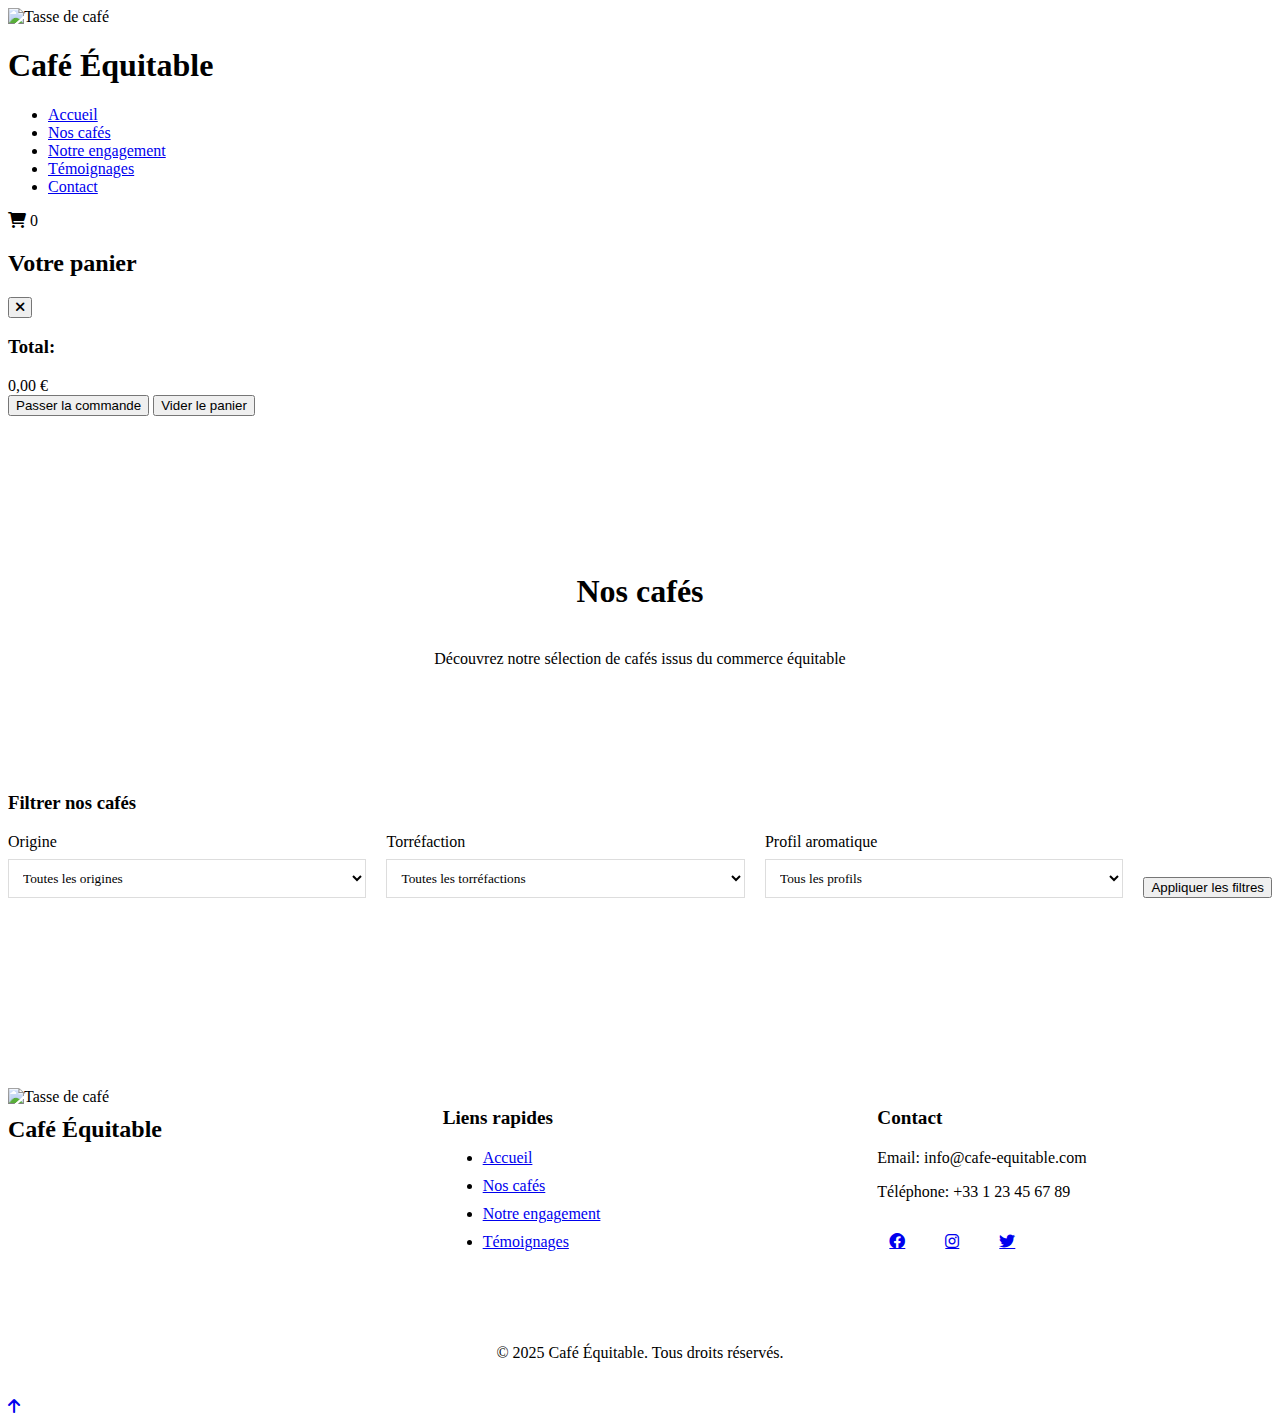
==== nos-cafes.html @ ef135936 "create page" ====
<!DOCTYPE html>
<html lang="fr">
<head>
    <meta charset="UTF-8">
    <meta name="viewport" content="width=device-width, initial-scale=1.0">
    <title>Nos Cafés - Café Équitable</title>
    <link rel="stylesheet" href="css/styles.css">
    <link rel="preconnect" href="https://fonts.googleapis.com">
    <link rel="preconnect" href="https://fonts.gstatic.com" crossorigin>
    <link href="https://fonts.googleapis.com/css2?family=Poppins:wght@300;400;500;600;700&display=swap" rel="stylesheet">
    <link rel="stylesheet" href="https://cdnjs.cloudflare.com/ajax/libs/font-awesome/6.0.0/css/all.min.css">
</head>
<body>
    <header>
        <div class="container">
            <div class="logo">
                <img src="images/logo.png" alt="Tasse de café" class="logo-img">
                <h1>Café Équitable</h1>
            </div>
            <div class="menu-toggle" id="mobile-menu">
                <span class="bar"></span>
                <span class="bar"></span>
                <span class="bar"></span>
            </div>
            <nav>
                <ul>
                    <li><a href="index.html">Accueil</a></li>
                    <li><a href="nos-cafes.html" class="active">Nos cafés</a></li>
                    <li><a href="index.html#about">Notre engagement</a></li>
                    <li><a href="index.html#testimonials">Témoignages</a></li>
                    <li><a href="index.html#contact">Contact</a></li>
                </ul>
            </nav>
            <div class="cart-icon" id="cart-icon">
                <i class="fas fa-shopping-cart"></i>
                <span class="cart-count">0</span>
            </div>
        </div>
    </header>

    <!-- Panier -->
    <div class="cart-overlay" id="cart-overlay">
        <div class="cart">
            <div class="cart-header">
                <h2>Votre panier</h2>
                <button class="close-cart" id="close-cart">
                    <i class="fas fa-times"></i>
                </button>
            </div>
            <div class="cart-items" id="cart-items">
                <!-- Les articles du panier seront ajoutés ici dynamiquement -->
            </div>
            <div class="cart-footer">
                <div class="cart-total">
                    <h3>Total:</h3>
                    <span id="cart-total-price">0,00 €</span>
                </div>
                <button class="btn" id="checkout-btn">Passer la commande</button>
                <button class="btn-secondary" id="clear-cart-btn">Vider le panier</button>
            </div>
        </div>
    </div>

    <main>
        <section class="page-header">
            <div class="container">
                <h2>Nos cafés</h2>
                <p>Découvrez notre sélection de cafés issus du commerce équitable</p>
            </div>
        </section>

        <section class="filters">
            <div class="container">
                <h3>Filtrer nos cafés</h3>
                <div class="filter-options">
                    <div class="filter-group">
                        <label for="origin">Origine</label>
                        <select id="origin" name="origin">
                            <option value="all">Toutes les origines</option>
                            <option value="ethiopie">Éthiopie</option>
                            <option value="colombie">Colombie</option>
                            <option value="perou">Pérou</option>
                            <option value="guatemala">Guatemala</option>
                            <option value="honduras">Honduras</option>
                        </select>
                    </div>
                    <div class="filter-group">
                        <label for="roast">Torréfaction</label>
                        <select id="roast" name="roast">
                            <option value="all">Toutes les torréfactions</option>
                            <option value="light">Légère</option>
                            <option value="medium">Moyenne</option>
                            <option value="dark">Foncée</option>
                        </select>
                    </div>
                    <div class="filter-group">
                        <label for="flavor">Profil aromatique</label>
                        <select id="flavor" name="flavor">
                            <option value="all">Tous les profils</option>
                            <option value="fruity">Fruité</option>
                            <option value="floral">Floral</option>
                            <option value="nutty">Noisette</option>
                            <option value="chocolate">Chocolaté</option>
                            <option value="spicy">Épicé</option>
                        </select>
                    </div>
                    <button id="apply-filters" class="btn">Appliquer les filtres</button>
                </div>
            </div>
        </section>

        <section class="products">
            <div class="container">
                <div class="products-grid" id="products-container">
                    <!-- Product cards will be added dynamically -->
                </div>
            </div>
        </section>

        <!-- Product Popup -->
        <div class="product-popup-overlay" id="product-popup-overlay">
            <div class="product-popup">
                <button class="close-popup" id="close-popup">
                    <i class="fas fa-times"></i>
                </button>
                <div id="popup-content">
                    <!-- Product details will be inserted here -->
                </div>
            </div>
        </div>
    </main>

    <footer id="contact">
        <div class="container">
            <div class="footer-content">
                <div class="footer-logo">
                    <img src="images/logo.png" alt="Tasse de café" class="logo-img">
                    <h2>Café Équitable</h2>
                </div>
                <div class="footer-links">
                    <h3>Liens rapides</h3>
                    <ul>
                        <li><a href="index.html">Accueil</a></li>
                        <li><a href="nos-cafes.html">Nos cafés</a></li>
                        <li><a href="index.html#about">Notre engagement</a></li>
                        <li><a href="index.html#testimonials">Témoignages</a></li>
                    </ul>
                </div>
                <div class="footer-contact">
                    <h3>Contact</h3>
                    <p>Email: info@cafe-equitable.com</p>
                    <p>Téléphone: +33 1 23 45 67 89</p>
                    <div class="social-media">
                        <a href="#" aria-label="Facebook"><i class="fab fa-facebook"></i></a>
                        <a href="#" aria-label="Instagram"><i class="fab fa-instagram"></i></a>
                        <a href="#" aria-label="Twitter"><i class="fab fa-twitter"></i></a>
                    </div>
                </div>
            </div>
            <div class="footer-bottom">
                <p>&copy; 2025 Café Équitable. Tous droits réservés.</p>
            </div>
        </div>
    </footer>

    <a href="#" class="scroll-top" id="scroll-top">
        <i class="fas fa-arrow-up"></i>
    </a>

    <script src="js/main.js"></script>
</body>
</html>
---- css/styles.css ----
/* Ajustement pour le contenu sous le header fixe */
main {
    padding-top: 70px;
}



/* Hero section */
.hero {
    background-image: linear-gradient(rgba(0, 0, 0, 0.5), rgba(0, 0, 0, 0.5)), url('./img/foret\ cacao.jpg');
    background-size: cover;
    background-position: center;
    color: var(--light-text);
    text-align: center;
    padding: 100px 0;
}

.hero h2 {
    color: var(--secondary-color);
    font-size: 2.5rem;
    margin-bottom: 20px;
}

.hero p {
    font-size: 1.2rem;
    margin-bottom: 30px;
    max-width: 600px;
    margin-left: auto;
    margin-right: auto;
}

/* Sections générales */
section {
    padding: 60px 0;
}

section h2 {
    text-align: center;
    margin-bottom: 40px;
    color: var(--primary-color);
    font-size: 2rem;
}

/* About section */
.about-content {
    display: flex;
    align-items: center;
    gap: 40px;
}

.about-text {
    flex: 1;
}

.about-image {
    flex: 1;
    border-radius: var(--border-radius);
    overflow: hidden;
}

.about-text p {
    margin-bottom: 15px;
}

.about-text ul {
    margin-left: 20px;
    margin-top: 15px;
}

.about-text li {
    margin-bottom: 8px;
    position: relative;
    padding-left: 20px;
}

.about-text li::before {
    content: "✓";
    color: var(--primary-color);
    position: absolute;
    left: 0;
}

/* Featured products section */
.products-grid {
    display: grid;
    grid-template-columns: repeat(auto-fill, minmax(300px, 1fr));
    gap: 30px;
}

.product-card {
    background-color: var(--light-text);
    border-radius: var(--border-radius);
    overflow: hidden;
    box-shadow: var(--box-shadow);
    transition: var(--transition);
    cursor: pointer;
}

.product-card:hover {
    transform: translateY(-5px);
    box-shadow: 0 10px 20px rgba(0, 0, 0, 0.1);
}

.product-card img {
    width: 100%;
    height: 200px;
    object-fit: cover;
}

.product-card h3 {
    padding: 15px 20px 5px;
    color: var(--primary-color);
}

/* Testimonials section */
.testimonials {
    background-color: rgba(161, 136, 127, 0.1);
}

.testimonials-grid {
    display: grid;
    grid-template-columns: repeat(auto-fill, minmax(300px, 1fr));
    gap: 30px;
}

.testimonial-card {
    background-color: var(--light-text);
    border-radius: var(--border-radius);
    padding: 25px;
    box-shadow: var(--box-shadow);
    transition: var(--transition);
}

.testimonial-card:hover {
    transform: translateY(-5px);
    box-shadow: 0 10px 20px rgba(0, 0, 0, 0.1);
}

.testimonial-rating {
    color: #FFD700;
    font-size: 1.2rem;
    margin-bottom: 15px;
}

.testimonial-content {
    font-style: italic;
    margin-bottom: 15px;
    line-height: 1.7;
}

.testimonial-author {
    text-align: right;
    font-weight: 500;
    color: var(--primary-color);
}

/* Footer */
footer {
    background-color: var(--primary-color);
    color: var(--light-text);
    padding: 60px 0 20px;
}

.footer-content {
    display: grid;
    grid-template-columns: repeat(auto-fit, minmax(200px, 1fr));
    gap: 40px;
    margin-bottom: 40px;
}

.footer-logo h2 {
    margin-top: 10px;
}

.footer-links h3, .footer-contact h3 {
    margin-bottom: 20px;
    font-size: 1.2rem;
}

.footer-links ul li {
    margin-bottom: 10px;
}

.footer-links a:hover {
    opacity: 0.8;
}

.footer-contact p {
    margin-bottom: 10px;
}

.social-media {
    display: flex;
    gap: 15px;
    margin-top: 20px;
}

.social-media a {
    display: flex;
    align-items: center;
    justify-content: center;
    width: 40px;
    height: 40px;
    background-color: rgba(255, 255, 255, 0.1);
    border-radius: 50%;
    transition: var(--transition);
}

.social-media a:hover {
    background-color: rgba(255, 255, 255, 0.2);
    transform: translateY(-3px);
}

.footer-bottom {
    text-align: center;
    padding-top: 20px;
    border-top: 1px solid rgba(255, 255, 255, 0.1);
}

/* Page Nos cafés */
.page-header {
    background-color: var(--primary-color);
    color: var(--light-text);
    text-align: center;
    padding: 60px 0;
}

.filters {
    background-color: var(--light-text);
    padding: 30px 0;
    box-shadow: var(--box-shadow);
}

.filter-options {
    display: flex;
    flex-wrap: wrap;
    gap: 20px;
    align-items: flex-end;
}

.filter-group {
    flex: 1;
    min-width: 200px;
}

.filter-group label {
    display: block;
    margin-bottom: 8px;
    font-weight: 500;
}

.filter-group select {
    width: 100%;
    padding: 10px;
    border-radius: var(--border-radius);
    border: 1px solid #ddd;
    background-color: var(--light-text);
    font-family: inherit;
}

.products {
    padding-top: 40px;
}

.product-description {
    margin-bottom: 15px;
}

.product-details {
    font-size: 0.9rem;
    margin-bottom: 5px;
}

.product-price {
    font-weight: 600;
    color: var(--primary-color);
    font-size: 1.2rem;
    margin: 15px 0;
}

/* Popup styles */
.product-popup-overlay {
    display: none;
    position: fixed;
    top: 0;
    left: 0;
    width: 100%;
    height: 100%;
    background-color: rgba(0, 0, 0, 0.7);
    z-index: 1000;
    justify-content: center;
    align-items: center;
}

.product-popup {
    background-color: white;
    padding: 2rem;
    border-radius: var(--border-radius);
    max-width: 600px;
    width: 90%;
    position: relative;
    max-height: 90vh;
    overflow-y: auto;
}

.product-popup img {
    width: 100%;
    height: 300px;
    object-fit: cover;
    border-radius: var(--border-radius);
    margin-bottom: 1rem;
}

.product-popup h3 {
    font-size: 1.8rem;
    color: var(--primary-color);
    margin-bottom: 1rem;
}

.product-popup .product-description {
    margin-bottom: 1.5rem;
    line-height: 1.6;
    color: var(--text-color);
}

.product-popup .product-details {
    margin-bottom: 0.5rem;
    color: var(--text-color);
}

.product-popup .product-price {
    font-size: 1.4rem;
    font-weight: 600;
    color: var(--primary-color);
    margin: 1.5rem 0;
}

.product-popup .btn-secondary {
    width: 100%;
    margin-top: 1rem;
}

.close-popup {
    position: absolute;
    top: 1rem;
    right: 1rem;
    background: none;
    border: none;
    font-size: 1.5rem;
    cursor: pointer;
    color: var(--text-color);
    z-index: 1;
}

.close-popup:hover {
    color: var(--primary-color);
}

/* Animations pour le popup */
@keyframes fadeIn {
    from {
        opacity: 0;
    }
    to {
        opacity: 1;
    }
}

.product-popup-overlay.active {
    display: flex;
    animation: fadeIn 0.3s ease-in-out;
}

/* Animation pour l'ajout au panier */
.added-to-cart {
    animation: pulse 0.7s;
}

@keyframes pulse {
    0% {
        transform: scale(1);
    }
    50% {
        transform: scale(1.05);
    }
    100% {
        transform: scale(1);
    }
}

/* Message d'absence de résultats */
.no-results {
    text-align: center;
    padding: 30px;
    font-size: 1.1rem;
    color: var(--text-color);
}

/* Responsive */
/* Tablettes et écrans moyens */
@media (max-width: 992px) {
    .hero h2 {
        font-size: 2.2rem;
    }
    
    .about-content {
        gap: 30px;
    }
    
    .products-grid {
        grid-template-columns: repeat(auto-fill, minmax(250px, 1fr));
    }
    
    .testimonials-grid {
        grid-template-columns: repeat(auto-fill, minmax(250px, 1fr));
    }
}

/* Tablettes et mobiles */
@media (max-width: 768px) {
    header .container {
        flex-direction: row;
        flex-wrap: wrap;
    }
    
    .menu-toggle {
        display: flex;
    }
    
    nav {
        position: fixed;
        top: 0;
        right: -100%;
        width: 80%;
        max-width: 300px;
        height: 100vh;
        background-color: var(--light-text);
        box-shadow: -5px 0 15px rgba(0, 0, 0, 0.1);
        transition: var(--transition);
        z-index: 100;
        padding: 80px 20px 20px;
        overflow-y: auto;
    }
    
    nav.active {
        right: 0;
    }
    
    nav ul {
        flex-direction: column;
        gap: 15px;
    }
    
    nav ul li {
        width: 100%;
    }
    
    nav ul li a {
        display: block;
        padding: 10px;
        width: 100%;
    }
    
    .menu-toggle.active .bar:nth-child(1) {
        transform: translateY(9px) rotate(45deg);
    }
    
    .menu-toggle.active .bar:nth-child(2) {
        opacity: 0;
    }
    
    .menu-toggle.active .bar:nth-child(3) {
        transform: translateY(-9px) rotate(-45deg);
    }
    
    .about-content {
        flex-direction: column;
    }
    
    .hero {
        padding: 80px 0;
    }
    
    .hero h2 {
        font-size: 2rem;
    }
    
    .filter-options {
        flex-direction: column;
        align-items: stretch;
    }
    
    .filter-group {
        width: 100%;
    }
    
    .scroll-top {
        bottom: 20px;
        right: 20px;
        width: 40px;
        height: 40px;
    }
    
    section {
        padding: 40px 0;
    }
    
    .footer-content {
        grid-template-columns: 1fr;
        text-align: center;
    }
    
    .footer-logo {
        display: flex;
        flex-direction: column;
        align-items: center;
    }
    
    .social-media {
        justify-content: center;
    }
}

/* Petits mobiles */
@media (max-width: 480px) {
    .logo h1 {
        font-size: 1.5rem;
    }
    
    .product-card {
        min-width: 100%;
    }
    
    .hero {
        padding: 60px 0;
    }
    
    .hero h2 {
        font-size: 1.8rem;
    }
    
    section h2 {
        font-size: 1.6rem;
    }
    
    .btn, .btn-secondary {
        padding: 10px 20px;
        font-size: 0.9rem;
    }
}

/* Media queries spécifiques pour les appareils */

/* iPhone SE, iPhone XR, iPhone 12 Pro */
@media only screen and (min-device-width: 320px) and (max-device-width: 428px) and (-webkit-min-device-pixel-ratio: 2) {
    .container {
        width: 95%;
        padding: 0 10px;
    }
    
    .hero h2 {
        font-size: 1.6rem;
    }
    
    .product-card img {
        height: 180px;
    }
    
    .scroll-top {
        width: 35px;
        height: 35px;
    }
}

/* iPhone 14 Pro Max */
@media only screen and (min-device-width: 428px) and (max-device-width: 430px) and (-webkit-min-device-pixel-ratio: 3) {
    .hero h2 {
        font-size: 1.7rem;
    }
    
    .product-card img {
        height: 190px;
    }
}

/* Pixel 7 */
@media only screen and (min-device-width: 412px) and (max-device-width: 414px) and (-webkit-min-device-pixel-ratio: 2.6) {
    .hero {
        padding: 65px 0;
    }
    
    .product-card img {
        height: 185px;
    }
}

/* Samsung Galaxy S8+, S20 Ultra */
@media only screen and (min-device-width: 360px) and (max-device-width: 412px) and (-webkit-min-device-pixel-ratio: 3) {
    .logo h1 {
        font-size: 1.4rem;
    }
    
    .hero h2 {
        font-size: 1.6rem;
    }
    
    .product-card img {
        height: 170px;
    }
}

/* iPad Mini, iPad Air */
@media only screen and (min-device-width: 768px) and (max-device-width: 834px) and (-webkit-min-device-pixel-ratio: 2) {
    .products-grid {
        grid-template-columns: repeat(2, 1fr);
    }
    
    .testimonials-grid {
        grid-template-columns: repeat(2, 1fr);
    }
    
    .about-content {
        flex-direction: row;
    }
}

/* iPad Pro */
@media only screen and (min-device-width: 1024px) and (max-device-width: 1366px) and (-webkit-min-device-pixel-ratio: 2) {
    .products-grid {
        grid-template-columns: repeat(3, 1fr);
    }
    
    .testimonials-grid {
        grid-template-columns: repeat(3, 1fr);
    }
}

/* Surface Pro 7, Surface Duo */
@media only screen and (min-device-width: 720px) and (max-device-width: 1080px) and (-webkit-min-device-pixel-ratio: 2) {
    .products-grid {
        grid-template-columns: repeat(2, 1fr);
    }
    
    .about-content {
        gap: 25px;
    }
}

/* Galaxy Z Fold 5, Asus Zenbook Fold */
@media only screen and (min-device-width: 280px) and (max-device-width: 717px) and (-webkit-min-device-pixel-ratio: 3) {
    /* Styles pour l'écran extérieur plié */
    .logo h1 {
        font-size: 1.3rem;
    }
    
    .product-card img {
        height: 160px;
    }
}

@media only screen and (min-device-width: 717px) and (max-device-width: 1280px) and (-webkit-min-device-pixel-ratio: 3) {
    /* Styles pour l'écran déplié */
    .products-grid {
        grid-template-columns: repeat(2, 1fr);
    }
}

/* Samsung Galaxy A51/71 */
@media only screen and (min-device-width: 412px) and (max-device-width: 414px) and (-webkit-min-device-pixel-ratio: 2.6) {
    .hero h2 {
        font-size: 1.7rem;
    }
    
    .product-card img {
        height: 185px;
    }
}

/* Nest Hub, Nest Hub Max */
@media only screen and (min-device-width: 1024px) and (max-device-width: 1280px) and (-webkit-min-device-pixel-ratio: 1.5) {
    .products-grid {
        grid-template-columns: repeat(3, 1fr);
    }
    
    .testimonials-grid {
        grid-template-columns: repeat(3, 1fr);
    }
    
    .about-content {
        gap: 50px;
    }
}

/* Centrer le contenu */
.text-center {
    text-align: center;
    margin-top: 30px;
}

/* Media Queries */
@media (max-width: 1200px) {
    .container {
        width: 95%;
    }

    .products-grid {
        grid-template-columns: repeat(3, 1fr);
        gap: 20px;
    }
}

@media (max-width: 992px) {
    .products-grid {
        grid-template-columns: repeat(2, 1fr);
    }

    .footer-content {
        grid-template-columns: repeat(2, 1fr);
        gap: 30px;
    }

    .product-popup {
        width: 95%;
        margin: 20px;
    }
}

@media (max-width: 768px) {
    /* Header styles */
    header .container {
        padding: 10px 15px;
    }

    .logo h1 {
        font-size: 1.4rem;
    }

    .logo-img {
        width: 30px;
        height: 30px;
    }

    /* Navigation mobile */
    .menu-toggle {
        display: flex;
        flex-direction: column;
        gap: 4px;
        cursor: pointer;
    }

    .menu-toggle .bar {
        width: 25px;
        height: 3px;
        background-color: var(--primary-color);
        transition: var(--transition);
    }

    .menu-toggle.active .bar:nth-child(1) {
        transform: rotate(-45deg) translate(-5px, 6px);
    }

    .menu-toggle.active .bar:nth-child(2) {
        opacity: 0;
    }

    .menu-toggle.active .bar:nth-child(3) {
        transform: rotate(45deg) translate(-5px, -6px);
    }

    nav {
        position: fixed;
        top: 60px;
        left: -100%;
        width: 100%;
        height: calc(100vh - 60px);
        background-color: var(--light-text);
        transition: 0.3s ease-in-out;
        z-index: 99;
    }

    nav.active {
        left: 0;
    }

    nav ul {
        flex-direction: column;
        align-items: center;
        padding: 20px;
    }

    nav ul li {
        width: 100%;
        text-align: center;
        margin: 10px 0;
    }

    nav ul li a {
        display: block;
        padding: 10px;
        font-size: 1.1rem;
    }

    /* Filters section */
    .filter-options {
        flex-direction: column;
        gap: 15px;
    }

    .filter-group {
        width: 100%;
    }

    /* Products grid */
    .products-grid {
        grid-template-columns: 1fr;
        gap: 20px;
        padding: 10px;
    }

    .product-card {
        max-width: 100%;
    }

    /* Cart styles */
    .cart {
        width: 100%;
    }

    /* Popup styles */
    .product-popup {
        width: 95%;
        margin: 10px;
        padding: 15px;
        max-height: 95vh;
    }

    .product-popup img {
        height: 200px;
    }

    /* Footer styles */
    .footer-content {
        grid-template-columns: 1fr;
        text-align: center;
        gap: 30px;
    }

    .footer-logo, .footer-links, .footer-contact {
        align-items: center;
    }

    .social-media {
        justify-content: center;
    }
}

@media (max-width: 480px) {
    .container {
        width: 100%;
        padding: 0 10px;
    }

    .logo h1 {
        font-size: 1.2rem;
    }

    .page-header h2 {
        font-size: 1.8rem;
    }

    .product-card h3 {
        font-size: 1.2rem;
    }

    .product-popup h3 {
        font-size: 1.4rem;
    }

    .cart-header h2 {
        font-size: 1.4rem;
    }

    .btn, .btn-secondary {
        padding: 10px 20px;
        font-size: 0.9rem;
    }
}

/* Orientation landscape pour les mobiles */
@media (max-height: 500px) and (orientation: landscape) {
    .product-popup {
        display: grid;
        grid-template-columns: 1fr 1fr;
        gap: 20px;
        max-height: 85vh;
    }

    .product-popup img {
        height: 100%;
        margin-bottom: 0;
    }
}









/* Bouton de retour en haut */
/* .scroll-top {
    position: fixed;
    bottom: 30px;
    right: 30px;
    width: 50px;
    height: 50px;
    background-color: var(--primary-color);
    color: var(--light-text);
    border-radius: 50%;
    display: flex;
    justify-content: center;
    align-items: center;
    box-shadow: var(--box-shadow);
    opacity: 0;
    visibility: hidden;
    transition: var(--transition);
    z-index: 99;
} */

/* .scroll-top.active {
    opacity: 1;
    visibility: visible;
} */

/* .scroll-top:hover {
    background-color: var(--secondary-color);
    transform: translateY(-5px);
} */
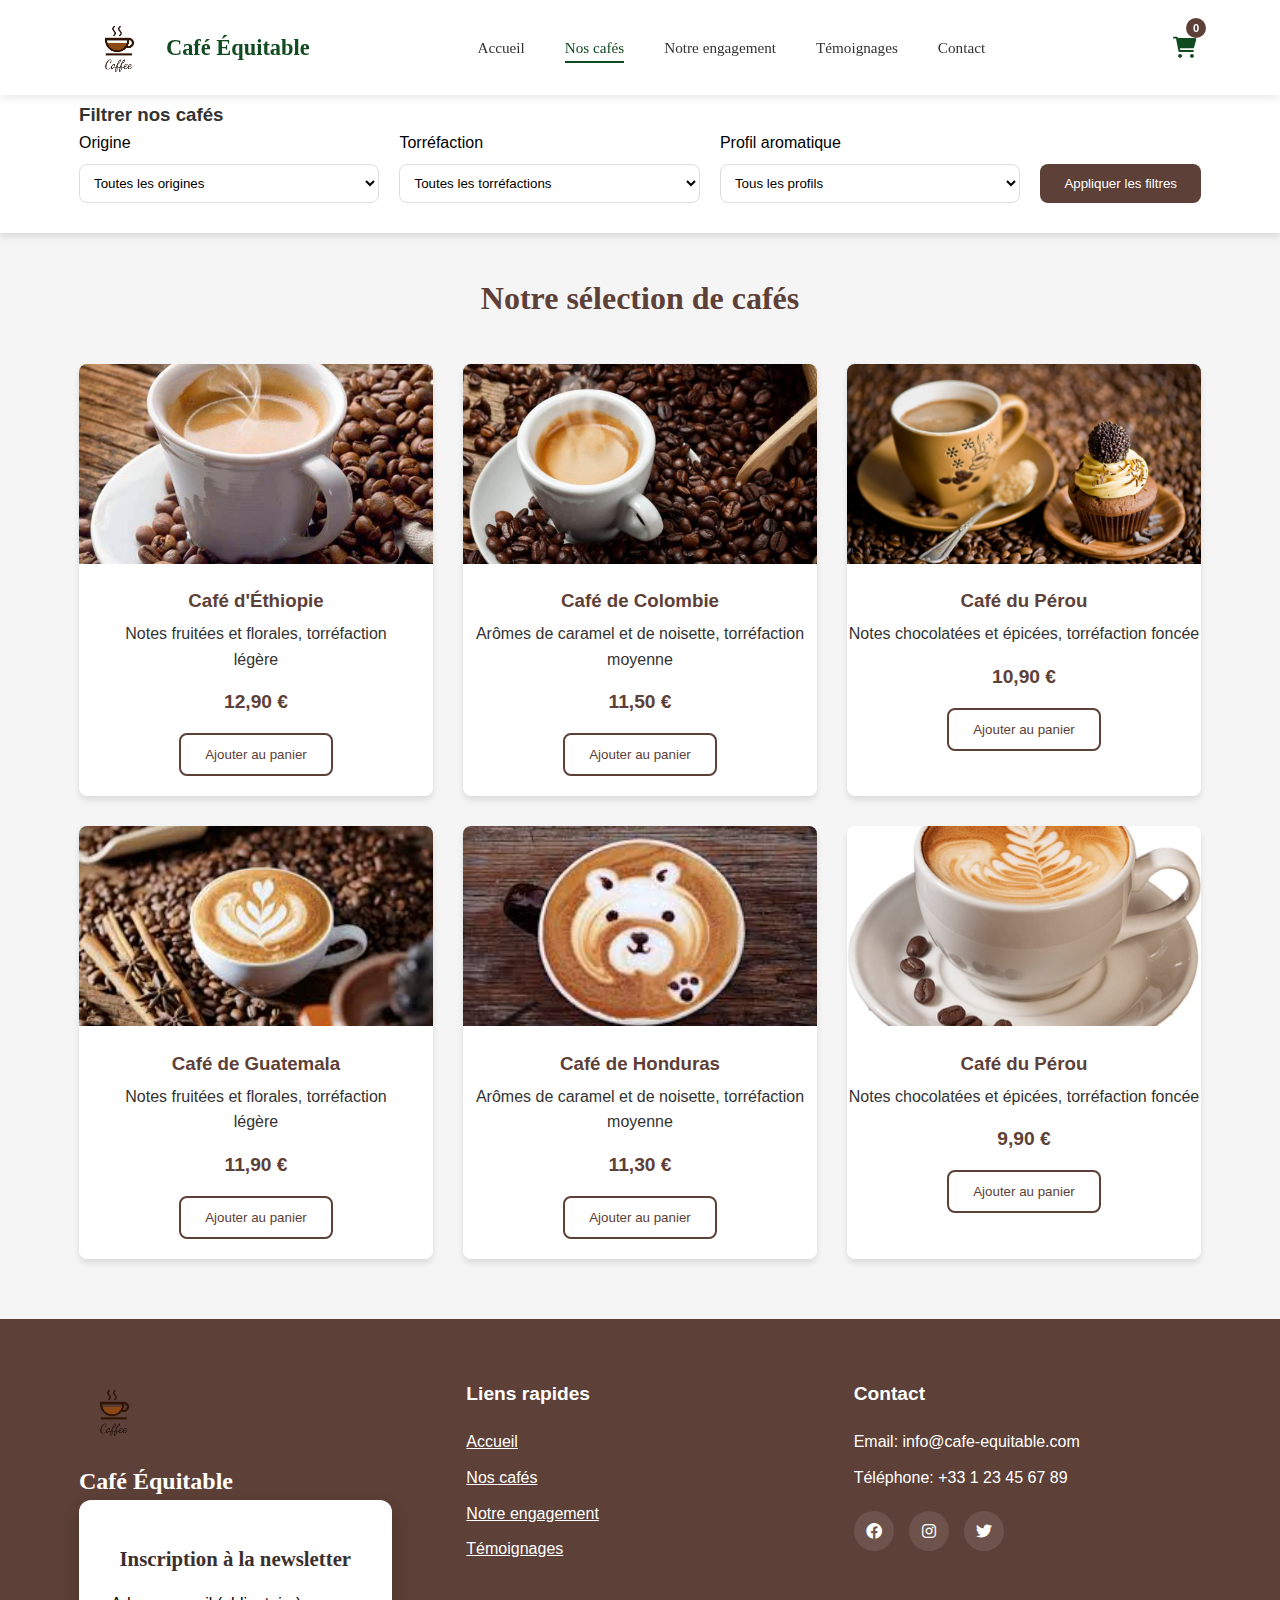
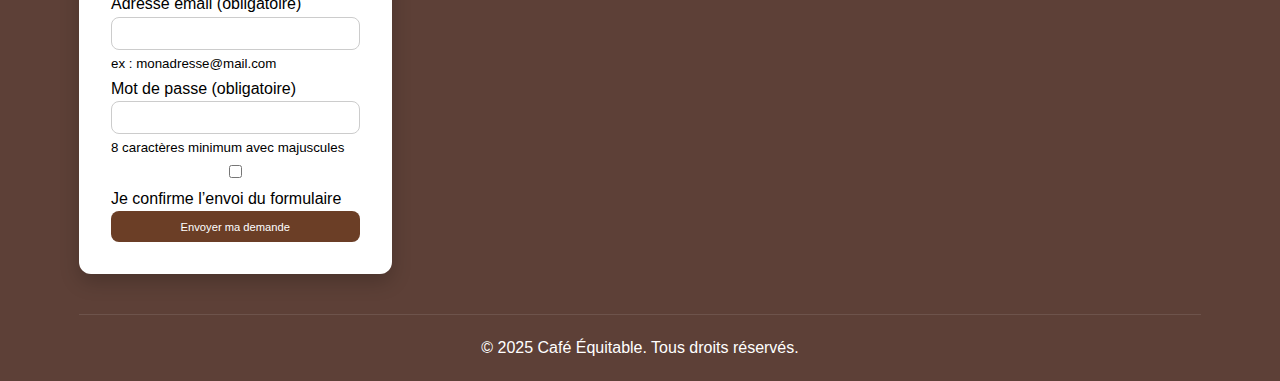
==== commit 24af23ff: "page fini" ====
--- a/nos-cafes.html
+++ b/nos-cafes.html
@@ -5,7 +5,11 @@
     <meta name="viewport" content="width=device-width, initial-scale=1.0">
     <title>Nos Cafés - Café Équitable</title>
     <link rel="stylesheet" href="css/styles.css">
+    <link rel="stylesheet" href="./css/header.css">
+    <link rel="stylesheet" href="./css/nos-cafes.css">
+    <link rel="stylesheet" href="./css/newsletter.css">
     <link rel="preconnect" href="https://fonts.googleapis.com">
+    <link href="https://cdn.materialdesignicons.com/7.3.67/css/materialdesignicons.min.css" rel="stylesheet">
     <link rel="preconnect" href="https://fonts.gstatic.com" crossorigin>
     <link href="https://fonts.googleapis.com/css2?family=Poppins:wght@300;400;500;600;700&display=swap" rel="stylesheet">
     <link rel="stylesheet" href="https://cdnjs.cloudflare.com/ajax/libs/font-awesome/6.0.0/css/all.min.css">
@@ -14,21 +18,19 @@
     <header>
         <div class="container">
             <div class="logo">
-                <img src="images/logo.png" alt="Tasse de café" class="logo-img">
+                <img class="logo-img" src="./css/img/logo.png" alt="" aria-hidden="true">
                 <h1>Café Équitable</h1>
             </div>
             <div class="menu-toggle" id="mobile-menu">
-                <span class="bar"></span>
-                <span class="bar"></span>
-                <span class="bar"></span>
-            </div>
-            <nav>
+                <span class="mdi mdi-menu"></span>
+            </div>
+            <nav class="navMenu">
                 <ul>
-                    <li><a href="index.html">Accueil</a></li>
+                    <li><a href="index.html" >Accueil</a></li>
                     <li><a href="nos-cafes.html" class="active">Nos cafés</a></li>
                     <li><a href="index.html#about">Notre engagement</a></li>
                     <li><a href="index.html#testimonials">Témoignages</a></li>
-                    <li><a href="index.html#contact">Contact</a></li>
+                    <li><a href="#contact">Contact</a></li>
                 </ul>
             </nav>
             <div class="cart-icon" id="cart-icon">
@@ -39,7 +41,7 @@
     </header>
 
     <!-- Panier -->
-    <div class="cart-overlay" id="cart-overlay">
+    <!-- <div class="cart-overlay" id="cart-overlay">
         <div class="cart">
             <div class="cart-header">
                 <h2>Votre panier</h2>
@@ -48,7 +50,7 @@
                 </button>
             </div>
             <div class="cart-items" id="cart-items">
-                <!-- Les articles du panier seront ajoutés ici dynamiquement -->
+                 Les articles du panier seront ajoutés ici dynamiquement 
             </div>
             <div class="cart-footer">
                 <div class="cart-total">
@@ -59,15 +61,15 @@
                 <button class="btn-secondary" id="clear-cart-btn">Vider le panier</button>
             </div>
         </div>
-    </div>
+    </div> -->
 
     <main>
-        <section class="page-header">
+        <!-- <section class="page-header">
             <div class="container">
                 <h2>Nos cafés</h2>
                 <p>Découvrez notre sélection de cafés issus du commerce équitable</p>
             </div>
-        </section>
+        </section> -->
 
         <section class="filters">
             <div class="container">
@@ -111,39 +113,99 @@
 
         <section class="products">
             <div class="container">
-                <div class="products-grid" id="products-container">
-                    <!-- Product cards will be added dynamically -->
-                </div>
+                <h2>Notre sélection de cafés</h2>
+                <!-- <p>Découvrez des cafés issus de coopératives responsables, cultivés dans le respect des producteurs et de la planète.</p> -->
+                <ul class="products-grid">
+                    <li class="product-card">
+                        <img src="./css/img/cafe1.jpg" alt="" aria-hidden="true">
+                        <h3>Café d'Éthiopie</h3>
+                        <p>Notes fruitées et florales, torréfaction <br> légère</p>
+                        <p class="product-price">12,90 €</p>
+                        <button class="btn-secondary " >Ajouter au panier</button>
+                    </li>
+                    <li class="product-card">
+                        <img src="./css/img/cafe2.jpg" alt="" aria-hidden="true">
+                        <h3>Café de Colombie</h3>
+                        <p>Arômes de caramel et de noisette, torréfaction moyenne</p>
+                        <p class="product-price">11,50 €</p>
+                        <button class="btn-secondary " >Ajouter au panier</button>
+                    </li>
+                    <li class="product-card">
+                        <img src="./css/img/cafe3.jpg" alt="" aria-hidden="true">
+                        <h3>Café du Pérou</h3>
+                        <p>Notes chocolatées et épicées, torréfaction foncée</p>
+                        <p class="product-price">10,90 €</p>
+                        <button class="btn-secondary " >Ajouter au panier</button>
+                    </li>
+                    <li class="product-card">
+                        <img src="./css/img/cafe4.jpg" alt="" aria-hidden="true">
+                        <h3>Café de Guatemala</h3>
+                        <p>Notes fruitées et florales, torréfaction <br> légère</p>
+                        <p class="product-price">11,90 €</p>
+                        <button class="btn-secondary " >Ajouter au panier</button>
+                    </li>
+                    <li class="product-card">
+                        <img src="./css/img/cafe5.jpg" alt="" aria-hidden="true">
+                        <h3>Café de Honduras</h3>
+                        <p>Arômes de caramel et de noisette, torréfaction moyenne</p>
+                        <p class="product-price">11,30 €</p>
+                        <button class="btn-secondary " >Ajouter au panier</button>
+                    </li>
+                    <li class="product-card">
+                        <img src="./css/img/cafe6.jpg" alt="" aria-hidden="true">
+                        <h3>Café du Pérou</h3>
+                        <p>Notes chocolatées et épicées, torréfaction foncée</p>
+                        <p class="product-price">9,90 €</p>
+                        <button class="btn-secondary " >Ajouter au panier</button>
+                    </li>
+                </ul>
+                </ul>
             </div>
         </section>
-
-        <!-- Product Popup -->
-        <div class="product-popup-overlay" id="product-popup-overlay">
-            <div class="product-popup">
-                <button class="close-popup" id="close-popup">
-                    <i class="fas fa-times"></i>
-                </button>
-                <div id="popup-content">
-                    <!-- Product details will be inserted here -->
-                </div>
-            </div>
-        </div>
+        
     </main>
+
+
+
 
     <footer id="contact">
         <div class="container">
             <div class="footer-content">
                 <div class="footer-logo">
-                    <img src="images/logo.png" alt="Tasse de café" class="logo-img">
+                    <img src="./css/img/logo.png" alt="" aria-hidden="true" class="logo-img">
                     <h2>Café Équitable</h2>
+                    <!-- <button class="btn-newsletter" id="open-newsletter-btn">S’inscrire à la newsletter</button> -->
+                 <!-- Newsletter Popup -->
+                 <div class="newsletter-overlay" id="newsletter-overlay">
+                    <div class="newsletter-popup" role="dialog" aria-modal="true" aria-labelledby="newsletter-title">
+                      <h2 id="newsletter-title">Inscription à la newsletter</h2>
+                      <form id="newsletter-form">
+                        <label for="email">Adresse email (obligatoire)</label><br>
+                        <input type="email" id="email" name="email" required autocomplete="email">
+                        <small>ex : monadresse@mail.com</small><br>
+                    
+                        <label for="mdp">Mot de passe (obligatoire)</label>
+                        <input type="password" id="mdp" name="mdp" required autocomplete="current-password">
+                        <small>8 caractères minimum avec majuscules</small><br>
+                    
+                        <div id="form-error" aria-live="polite" style="color: red; display: none;">
+                          Veuillez remplir tous les champs correctement.
+                        </div>
+                    
+                            <label><input type="checkbox" required> Je confirme l’envoi du formulaire</label><br>
+                    
+                        <button type="submit">Envoyer ma demande</button>
+                      </form>
+                    </div>
+                  </div>
                 </div>
                 <div class="footer-links">
                     <h3>Liens rapides</h3>
                     <ul>
                         <li><a href="index.html">Accueil</a></li>
                         <li><a href="nos-cafes.html">Nos cafés</a></li>
-                        <li><a href="index.html#about">Notre engagement</a></li>
-                        <li><a href="index.html#testimonials">Témoignages</a></li>
+                        <li><a href="#about">Notre engagement</a></li>
+                        <li><a href="#testimonials">Témoignages</a></li>
                     </ul>
                 </div>
                 <div class="footer-contact">
@@ -151,22 +213,26 @@
                     <p>Email: info@cafe-equitable.com</p>
                     <p>Téléphone: +33 1 23 45 67 89</p>
                     <div class="social-media">
-                        <a href="#" aria-label="Facebook"><i class="fab fa-facebook"></i></a>
-                        <a href="#" aria-label="Instagram"><i class="fab fa-instagram"></i></a>
-                        <a href="#" aria-label="Twitter"><i class="fab fa-twitter"></i></a>
-                    </div>
-                </div>
-            </div>
+                        <a class="reseau" href="#" aria-label="Facebook"><i class="fab fa-facebook"></i></a>
+                        <a class="reseau" href="#" aria-label="Instagram"><i class="fab fa-instagram"></i></a>
+                        <a class="reseau" href="#" aria-label="Twitter"><i class="fab fa-twitter"></i></a>
+                    </div>
+                </div>
+            </div>
+            
+            
+            
+           
+  
             <div class="footer-bottom">
                 <p>&copy; 2025 Café Équitable. Tous droits réservés.</p>
             </div>
         </div>
     </footer>
 
-    <a href="#" class="scroll-top" id="scroll-top">
+    <!-- <a href="#" class="scroll-top" id="scroll-top">
         <i class="fas fa-arrow-up"></i>
-    </a>
-
-    <script src="js/main.js"></script>
+    </a> -->
+
 </body>
 </html>
--- a/css/styles.css
+++ b/css/styles.css
@@ -94,6 +94,8 @@
     box-shadow: var(--box-shadow);
     transition: var(--transition);
     cursor: pointer;
+    text-align: center;
+    padding-bottom: 20px;
 }
 
 .product-card:hover {
@@ -204,6 +206,7 @@
     background-color: rgba(255, 255, 255, 0.1);
     border-radius: 50%;
     transition: var(--transition);
+    text-decoration: none;
 }
 
 .social-media a:hover {
@@ -218,175 +221,7 @@
 }
 
 /* Page Nos cafés */
-.page-header {
-    background-color: var(--primary-color);
-    color: var(--light-text);
-    text-align: center;
-    padding: 60px 0;
-}
-
-.filters {
-    background-color: var(--light-text);
-    padding: 30px 0;
-    box-shadow: var(--box-shadow);
-}
-
-.filter-options {
-    display: flex;
-    flex-wrap: wrap;
-    gap: 20px;
-    align-items: flex-end;
-}
-
-.filter-group {
-    flex: 1;
-    min-width: 200px;
-}
-
-.filter-group label {
-    display: block;
-    margin-bottom: 8px;
-    font-weight: 500;
-}
-
-.filter-group select {
-    width: 100%;
-    padding: 10px;
-    border-radius: var(--border-radius);
-    border: 1px solid #ddd;
-    background-color: var(--light-text);
-    font-family: inherit;
-}
-
-.products {
-    padding-top: 40px;
-}
-
-.product-description {
-    margin-bottom: 15px;
-}
-
-.product-details {
-    font-size: 0.9rem;
-    margin-bottom: 5px;
-}
-
-.product-price {
-    font-weight: 600;
-    color: var(--primary-color);
-    font-size: 1.2rem;
-    margin: 15px 0;
-}
-
-/* Popup styles */
-.product-popup-overlay {
-    display: none;
-    position: fixed;
-    top: 0;
-    left: 0;
-    width: 100%;
-    height: 100%;
-    background-color: rgba(0, 0, 0, 0.7);
-    z-index: 1000;
-    justify-content: center;
-    align-items: center;
-}
-
-.product-popup {
-    background-color: white;
-    padding: 2rem;
-    border-radius: var(--border-radius);
-    max-width: 600px;
-    width: 90%;
-    position: relative;
-    max-height: 90vh;
-    overflow-y: auto;
-}
-
-.product-popup img {
-    width: 100%;
-    height: 300px;
-    object-fit: cover;
-    border-radius: var(--border-radius);
-    margin-bottom: 1rem;
-}
-
-.product-popup h3 {
-    font-size: 1.8rem;
-    color: var(--primary-color);
-    margin-bottom: 1rem;
-}
-
-.product-popup .product-description {
-    margin-bottom: 1.5rem;
-    line-height: 1.6;
-    color: var(--text-color);
-}
-
-.product-popup .product-details {
-    margin-bottom: 0.5rem;
-    color: var(--text-color);
-}
-
-.product-popup .product-price {
-    font-size: 1.4rem;
-    font-weight: 600;
-    color: var(--primary-color);
-    margin: 1.5rem 0;
-}
-
-.product-popup .btn-secondary {
-    width: 100%;
-    margin-top: 1rem;
-}
-
-.close-popup {
-    position: absolute;
-    top: 1rem;
-    right: 1rem;
-    background: none;
-    border: none;
-    font-size: 1.5rem;
-    cursor: pointer;
-    color: var(--text-color);
-    z-index: 1;
-}
-
-.close-popup:hover {
-    color: var(--primary-color);
-}
-
-/* Animations pour le popup */
-@keyframes fadeIn {
-    from {
-        opacity: 0;
-    }
-    to {
-        opacity: 1;
-    }
-}
-
-.product-popup-overlay.active {
-    display: flex;
-    animation: fadeIn 0.3s ease-in-out;
-}
-
-/* Animation pour l'ajout au panier */
-.added-to-cart {
-    animation: pulse 0.7s;
-}
-
-@keyframes pulse {
-    0% {
-        transform: scale(1);
-    }
-    50% {
-        transform: scale(1.05);
-    }
-    100% {
-        transform: scale(1);
-    }
-}
+
 
 /* Message d'absence de résultats */
 .no-results {
--- a/css/header.css
+++ b/css/header.css
@@ -0,0 +1,401 @@
+/* Variables */
+:root {
+    --primary-color: #5D4037;
+    --secondary-color: #8D6E63;
+    --accent-color: #A1887F;
+    --background-color: #F5F5F5;
+    --text-color: #333333;
+    --light-text: #FFFFFF;
+    --border-radius: 8px;
+    --box-shadow: 0 4px 6px rgba(0, 0, 0, 0.1);
+    --transition: all 0.3s ease;
+}
+
+
+
+* {
+    margin: 0;
+    padding: 0;
+    box-sizing: border-box;
+}
+
+html {
+    scroll-behavior: smooth;
+}
+
+body {
+    font-family: 'Actor', sans-serif;
+    line-height: 1.6;
+    color: var(--text-color);
+    background-color: var(--background-color);
+    overflow-x: hidden;
+}
+
+body.menu-open {
+    overflow: hidden;
+}
+
+h1,h2{
+    font-family: 'Klee One', cursive;
+}
+
+.container {
+    width: 90%;
+    max-width: 1200px;
+    margin: 0 auto;
+    padding: 0 15px;
+}
+
+img {
+    max-width: 100%;
+    height: auto;
+}
+
+a {
+    /* text-decoration: none; */
+    color: inherit;
+    transition: var(--transition);
+}
+
+a:hover {
+    color: purple;
+}
+
+ul {
+    list-style: none;
+}
+
+/* Boutons */
+.btn, .btn-secondary {
+    display: inline-block;
+    padding: 12px 24px;
+    border-radius: var(--border-radius);
+    font-weight: 500;
+    text-align: center;
+    cursor: pointer;
+    transition: var(--transition);
+}
+
+.btn {
+    background-color: var(--primary-color);
+    color: var(--light-text);
+    border: none;
+}
+
+.btn:hover {
+    background-color: var(--secondary-color);
+    transform: translateY(-2px);
+}
+
+.btn-secondary {
+    background-color: transparent;
+    color: var(--primary-color);
+    border: 2px solid var(--primary-color);
+}
+
+.btn-secondary:hover {
+    background-color: var(--primary-color);
+    color: var(--light-text);
+    transform: translateY(-2px);
+}
+
+
+
+
+
+
+
+
+/* Header styles */
+header {
+    background-color: rgba(255, 255, 255, 0.95);
+    box-shadow: 0 2px 10px rgba(0, 0, 0, 0.1);
+    position: fixed;
+    width: 100%;
+    top: 0;
+    z-index: 1000;
+    padding: 15px 0;
+}
+
+header .container {
+    display: flex;
+    justify-content: space-between;
+    align-items: center;
+    max-width: 1200px;
+    margin: 0 auto;
+    padding: 0 20px;
+}
+
+.logo {
+    display: flex;
+    align-items: center;
+    gap: 12px;
+    text-decoration: none;
+}
+
+.logo-img {
+    width: 70px;
+    height: auto;
+    object-fit: contain;
+}
+
+.logo h1 {
+    font-size: 1.4rem;
+    color: #114B20;
+    font-weight: 600;
+    margin: 0;
+
+}
+
+.navMenu {
+    flex: 1;
+    display: flex;
+    justify-content: center;
+}
+
+.navMenu ul {
+    display: flex;
+    gap: 40px;
+    margin: 0;
+    padding: 0;
+    list-style: none;
+}
+
+.navMenu ul li a {
+    color: #333;
+    text-decoration: none;
+    font-weight: 500;
+    font-size: 0.95rem;
+    padding: 5px 0;
+    position: relative;
+    transition: color 0.3s ease;
+    font-family: 'Klee One', cursive;
+}
+
+.navMenu ul li a:hover,
+.navMenu ul li a.active {
+    color: #114B20;
+}
+
+.navMenu ul li a::after {
+    content: '';
+    position: absolute;
+    bottom: -2px;
+    left: 0;
+    width: 0;
+    height: 2px;
+    background-color: #114B20;
+    transition: width 0.3s ease;
+}
+
+.navMenu ul li a:hover::after,
+.navMenu ul li a.active::after {
+    width: 100%;
+}
+
+.cart-icon {
+    position: relative;
+    cursor: pointer;
+    margin-left: 20px;
+}
+
+.cart-icon i {
+    font-size: 1.3rem;
+    color: #114B20;
+}
+
+.cart-count {
+    position: absolute;
+    top: -8px;
+    right: -10px;
+    /* background-color: #114B20; */
+    color: white;
+    font-size: 0.7rem;
+    font-weight: 600;
+    width: 18px;
+    height: 18px;
+    border-radius: 50%;
+    display: flex;
+    align-items: center;
+    justify-content: center;
+}
+
+
+/* mobile version */
+.menu-toggle {
+    display: none;
+    flex-direction: column;
+    gap: 4px;
+    cursor: pointer;
+    padding: 5px;
+}
+
+.menu-toggle .bar {
+    width: 22px;
+    height: 2px;
+    background-color: #114B20;
+    transition: 0.3s ease;
+}
+
+
+/* Icône du panier */
+.cart-icon {
+    position: relative;
+    cursor: pointer;
+    font-size: 1.5rem;
+    color: var(--primary-color);
+    margin-left: 20px;
+    transition: var(--transition);
+}
+
+.cart-icon:hover {
+    transform: scale(1.1);
+}
+
+.cart-count {
+    position: absolute;
+    top: -10px;
+    right: -10px;
+    background-color: var(--primary-color);
+    color: var(--light-text);
+    font-size: 0.7rem;
+    width: 20px;
+    height: 20px;
+    border-radius: 50%;
+    display: flex;
+    justify-content: center;
+    align-items: center;
+    font-weight: 600;
+}
+
+
+
+
+
+
+
+
+
+
+
+
+
+
+
+
+
+
+
+
+
+
+
+
+
+
+
+
+
+
+
+@media (max-width: 768px) {
+    header {
+        padding: 12px 0;
+    }
+
+    .container{
+        flex-direction: row;
+    }
+
+    .menu-toggle {
+        display: flex;
+        order: 1;
+    }
+
+    .logo {
+        order: 2;
+    }
+
+    .logo-img{
+        height: 50px;
+    }
+
+    .logo h1{
+        font-size: 15px;
+    }
+
+    .cart-icon {
+        order: 3;
+        margin-left: 0;
+    }
+
+    nav {
+        position: fixed;
+        top: 62px;
+        left: -100%;
+        width: 100%;
+        height: calc(100vh - 62px);
+        background-color: white;
+        transition: 0.3s ease-in-out;
+        opacity: 0;
+    }
+
+    nav.active {
+        left: 0;
+        opacity: 1;
+    }
+
+    nav ul {
+        flex-direction: column;
+        align-items: center;
+        padding: 40px 20px;
+        gap: 25px;
+    }
+
+    nav ul li {
+        width: 100%;
+        text-align: center;
+    }
+
+    nav ul li a {
+        font-size: 1.1rem;
+        display: block;
+        padding: 10px;
+    }
+
+    .menu-toggle.active .bar:nth-child(1) {
+        transform: rotate(-45deg) translate(-5px, 5px);
+    }
+
+    .menu-toggle.active .bar:nth-child(2) {
+        opacity: 0;
+    }
+
+    .menu-toggle.active .bar:nth-child(3) {
+        transform: rotate(45deg) translate(-5px, -5px);
+    }
+}
+
+
+
+
+
+/* Menu burger pour mobile */
+.menu-toggle {
+    display: none;
+    flex-direction: column;
+    justify-content: space-between;
+    width: 30px;
+    height: 21px;
+    cursor: pointer;
+    z-index: 200;
+}
+
+.menu-toggle .bar {
+    height: 3px;
+    width: 100%;
+    background-color: var(--primary-color);
+    border-radius: 10px;
+    transition: var(--transition);
+}
+
--- a/css/nos-cafes.css
+++ b/css/nos-cafes.css
@@ -0,0 +1,198 @@
+.page-header {
+    background-color: var(--primary-color);
+    color: var(--light-text);
+    text-align: center;
+    padding: 60px 0;
+}
+
+.filters {
+    background-color: var(--light-text);
+    padding: 30px 0;
+    box-shadow: var(--box-shadow);
+}
+
+.filter-options {
+    display: flex;
+    flex-wrap: wrap;
+    gap: 20px;
+    align-items: flex-end;
+}
+
+.filter-group {
+    flex: 1;
+    min-width: 200px;
+}
+
+.filter-group label {
+    display: block;
+    margin-bottom: 8px;
+    font-weight: 500;
+}
+
+.filter-group select {
+    width: 100%;
+    padding: 10px;
+    border-radius: var(--border-radius);
+    border: 1px solid #ddd;
+    background-color: var(--light-text);
+    font-family: inherit;
+}
+
+
+
+
+
+
+
+
+
+
+
+
+
+
+
+
+
+
+
+
+
+
+
+
+
+
+
+
+
+
+.products {
+    padding-top: 40px;
+}
+
+.product-description {
+    margin-bottom: 15px;
+}
+
+.product-details {
+    font-size: 0.9rem;
+    margin-bottom: 5px;
+}
+
+.product-price {
+    font-weight: 600;
+    color: var(--primary-color);
+    font-size: 1.2rem;
+    margin: 15px 0;
+}
+
+/* Popup styles */
+.product-popup-overlay {
+    display: none;
+    position: fixed;
+    top: 0;
+    left: 0;
+    width: 100%;
+    height: 100%;
+    background-color: rgba(0, 0, 0, 0.7);
+    z-index: 1000;
+    justify-content: center;
+    align-items: center;
+}
+
+.product-popup {
+    background-color: white;
+    padding: 2rem;
+    border-radius: var(--border-radius);
+    max-width: 600px;
+    width: 90%;
+    position: relative;
+    max-height: 90vh;
+    overflow-y: auto;
+}
+
+.product-popup img {
+    width: 100%;
+    height: 300px;
+    object-fit: cover;
+    border-radius: var(--border-radius);
+    margin-bottom: 1rem;
+}
+
+.product-popup h3 {
+    font-size: 1.8rem;
+    color: var(--primary-color);
+    margin-bottom: 1rem;
+}
+
+.product-popup .product-description {
+    margin-bottom: 1.5rem;
+    line-height: 1.6;
+    color: var(--text-color);
+}
+
+.product-popup .product-details {
+    margin-bottom: 0.5rem;
+    color: var(--text-color);
+}
+
+.product-popup .product-price {
+    font-size: 1.4rem;
+    font-weight: 600;
+    color: var(--primary-color);
+    margin: 1.5rem 0;
+}
+
+.product-popup .btn-secondary {
+    width: 100%;
+    margin-top: 1rem;
+}
+
+.close-popup {
+    position: absolute;
+    top: 1rem;
+    right: 1rem;
+    background: none;
+    border: none;
+    font-size: 1.5rem;
+    cursor: pointer;
+    color: var(--text-color);
+    z-index: 1;
+}
+
+.close-popup:hover {
+    color: var(--primary-color);
+}
+
+/* Animations pour le popup */
+@keyframes fadeIn {
+    from {
+        opacity: 0;
+    }
+    to {
+        opacity: 1;
+    }
+}
+
+.product-popup-overlay.active {
+    display: flex;
+    animation: fadeIn 0.3s ease-in-out;
+}
+
+/* Animation pour l'ajout au panier */
+.added-to-cart {
+    animation: pulse 0.7s;
+}
+
+@keyframes pulse {
+    0% {
+        transform: scale(1);
+    }
+    50% {
+        transform: scale(1.05);
+    }
+    100% {
+        transform: scale(1);
+    }
+}--- a/css/newsletter.css
+++ b/css/newsletter.css
@@ -0,0 +1,96 @@
+.btn-newsletter{
+    background-color: var(--secondary-color);
+    color: #fff;
+    border: none;
+    padding: 0.5rem 1rem;
+    border-radius: 8px;
+    cursor: pointer;
+    font-size: 1rem;
+    transition: background-color 0.3s ease;
+
+}
+.btn-newsletter:hover{
+    background-color: var(--accent-color);
+    transition: background-color 0.3s ease;
+}
+
+/* .newsletter-overlay {
+    position: fixed;
+    top: 0;
+    left: 0;
+    width: 100%;
+    height: 100%;
+    background: rgba(0,0,0,0.6);
+    display: none;
+    align-items: center;
+    justify-content: center;
+    z-index: 9999;
+  } */
+  
+  .newsletter-popup {
+    background: #fff;
+    padding: 2rem;
+    max-width: 400px;
+    max-height: 500px;
+    width: 90%;
+    border-radius: 12px;
+    box-shadow: 0 8px 20px rgba(0,0,0,0.2);
+    position: relative;
+  }
+  
+  .newsletter-popup h2 {
+    font-size: 1.3rem;
+    margin-bottom: 1rem;
+    color: #3b2f2f;
+    text-align: center;
+  }
+
+  form{
+    font-size: 1rem;
+  }
+
+  label {
+    /* font-size: 1rem; */
+    color: #000000;
+    /* margin-bottom: 0.5rem; */ 
+    /* display: block; */
+  }
+
+  small{
+    color: #000000;
+        margin-bottom: 1rem;
+  }
+  
+  .newsletter-popup input,
+  .newsletter-popup button[type="submit"] {
+    width: 100%;
+    padding: 0.6rem;
+
+
+    border-radius: 8px;
+    border: 1px solid #ccc;
+    font-size: 0.7rem;
+  }
+  
+  .newsletter-popup button[type="submit"] {
+    background-color: #6b3e26;
+    color: #fff;
+    border: none;
+    cursor: pointer;
+  }
+  
+  .newsletter-popup button[type="submit"]:hover {
+    background-color: #542f1b;
+  }
+  
+  .close-newsletter {
+    position: absolute;
+    top: 1rem;
+    right: 1rem;
+    background: none;
+    border: none;
+    /* font-size: 1rem; */
+    color: #333;
+    cursor: pointer;
+  }
+  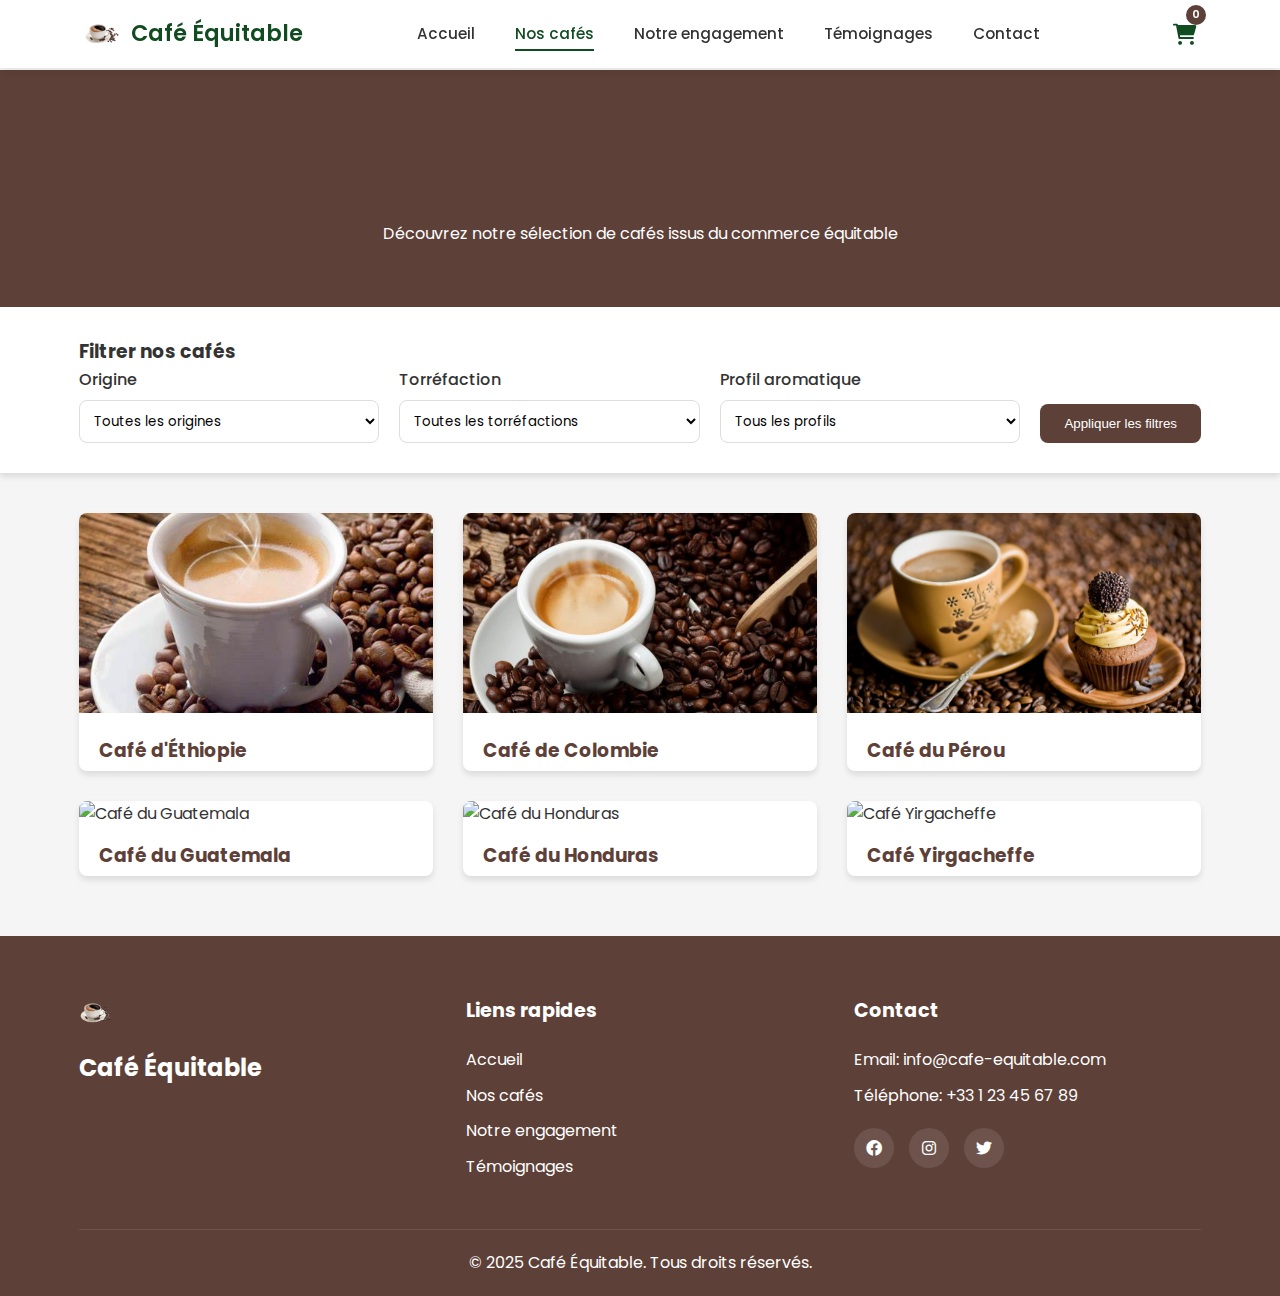
==== commit 3c3a01dd: "push" ====
--- a/nos-cafes.html
+++ b/nos-cafes.html
@@ -5,11 +5,7 @@
     <meta name="viewport" content="width=device-width, initial-scale=1.0">
     <title>Nos Cafés - Café Équitable</title>
     <link rel="stylesheet" href="css/styles.css">
-    <link rel="stylesheet" href="./css/header.css">
-    <link rel="stylesheet" href="./css/nos-cafes.css">
-    <link rel="stylesheet" href="./css/newsletter.css">
     <link rel="preconnect" href="https://fonts.googleapis.com">
-    <link href="https://cdn.materialdesignicons.com/7.3.67/css/materialdesignicons.min.css" rel="stylesheet">
     <link rel="preconnect" href="https://fonts.gstatic.com" crossorigin>
     <link href="https://fonts.googleapis.com/css2?family=Poppins:wght@300;400;500;600;700&display=swap" rel="stylesheet">
     <link rel="stylesheet" href="https://cdnjs.cloudflare.com/ajax/libs/font-awesome/6.0.0/css/all.min.css">
@@ -18,19 +14,21 @@
     <header>
         <div class="container">
             <div class="logo">
-                <img class="logo-img" src="./css/img/logo.png" alt="" aria-hidden="true">
+                <img src="images/logo.png" alt="Tasse de café" class="logo-img">
                 <h1>Café Équitable</h1>
             </div>
             <div class="menu-toggle" id="mobile-menu">
-                <span class="mdi mdi-menu"></span>
+                <span class="bar"></span>
+                <span class="bar"></span>
+                <span class="bar"></span>
             </div>
-            <nav class="navMenu">
+            <nav>
                 <ul>
-                    <li><a href="index.html" >Accueil</a></li>
+                    <li><a href="index.html">Accueil</a></li>
                     <li><a href="nos-cafes.html" class="active">Nos cafés</a></li>
                     <li><a href="index.html#about">Notre engagement</a></li>
                     <li><a href="index.html#testimonials">Témoignages</a></li>
-                    <li><a href="#contact">Contact</a></li>
+                    <li><a href="index.html#contact">Contact</a></li>
                 </ul>
             </nav>
             <div class="cart-icon" id="cart-icon">
@@ -41,7 +39,7 @@
     </header>
 
     <!-- Panier -->
-    <!-- <div class="cart-overlay" id="cart-overlay">
+    <div class="cart-overlay" id="cart-overlay">
         <div class="cart">
             <div class="cart-header">
                 <h2>Votre panier</h2>
@@ -50,7 +48,7 @@
                 </button>
             </div>
             <div class="cart-items" id="cart-items">
-                 Les articles du panier seront ajoutés ici dynamiquement 
+                <!-- Les articles du panier seront ajoutés ici dynamiquement -->
             </div>
             <div class="cart-footer">
                 <div class="cart-total">
@@ -61,15 +59,15 @@
                 <button class="btn-secondary" id="clear-cart-btn">Vider le panier</button>
             </div>
         </div>
-    </div> -->
+    </div>
 
     <main>
-        <!-- <section class="page-header">
+        <section class="page-header">
             <div class="container">
                 <h2>Nos cafés</h2>
                 <p>Découvrez notre sélection de cafés issus du commerce équitable</p>
             </div>
-        </section> -->
+        </section>
 
         <section class="filters">
             <div class="container">
@@ -113,99 +111,39 @@
 
         <section class="products">
             <div class="container">
-                <h2>Notre sélection de cafés</h2>
-                <!-- <p>Découvrez des cafés issus de coopératives responsables, cultivés dans le respect des producteurs et de la planète.</p> -->
-                <ul class="products-grid">
-                    <li class="product-card">
-                        <img src="./css/img/cafe1.jpg" alt="" aria-hidden="true">
-                        <h3>Café d'Éthiopie</h3>
-                        <p>Notes fruitées et florales, torréfaction <br> légère</p>
-                        <p class="product-price">12,90 €</p>
-                        <button class="btn-secondary " >Ajouter au panier</button>
-                    </li>
-                    <li class="product-card">
-                        <img src="./css/img/cafe2.jpg" alt="" aria-hidden="true">
-                        <h3>Café de Colombie</h3>
-                        <p>Arômes de caramel et de noisette, torréfaction moyenne</p>
-                        <p class="product-price">11,50 €</p>
-                        <button class="btn-secondary " >Ajouter au panier</button>
-                    </li>
-                    <li class="product-card">
-                        <img src="./css/img/cafe3.jpg" alt="" aria-hidden="true">
-                        <h3>Café du Pérou</h3>
-                        <p>Notes chocolatées et épicées, torréfaction foncée</p>
-                        <p class="product-price">10,90 €</p>
-                        <button class="btn-secondary " >Ajouter au panier</button>
-                    </li>
-                    <li class="product-card">
-                        <img src="./css/img/cafe4.jpg" alt="" aria-hidden="true">
-                        <h3>Café de Guatemala</h3>
-                        <p>Notes fruitées et florales, torréfaction <br> légère</p>
-                        <p class="product-price">11,90 €</p>
-                        <button class="btn-secondary " >Ajouter au panier</button>
-                    </li>
-                    <li class="product-card">
-                        <img src="./css/img/cafe5.jpg" alt="" aria-hidden="true">
-                        <h3>Café de Honduras</h3>
-                        <p>Arômes de caramel et de noisette, torréfaction moyenne</p>
-                        <p class="product-price">11,30 €</p>
-                        <button class="btn-secondary " >Ajouter au panier</button>
-                    </li>
-                    <li class="product-card">
-                        <img src="./css/img/cafe6.jpg" alt="" aria-hidden="true">
-                        <h3>Café du Pérou</h3>
-                        <p>Notes chocolatées et épicées, torréfaction foncée</p>
-                        <p class="product-price">9,90 €</p>
-                        <button class="btn-secondary " >Ajouter au panier</button>
-                    </li>
-                </ul>
-                </ul>
+                <div class="products-grid" id="products-container">
+                    <!-- Product cards will be added dynamically -->
+                </div>
             </div>
         </section>
-        
+
+        <!-- Product Popup -->
+        <div class="product-popup-overlay" id="product-popup-overlay">
+            <div class="product-popup">
+                <button class="close-popup" id="close-popup">
+                    <i class="fas fa-times"></i>
+                </button>
+                <div id="popup-content">
+                    <!-- Product details will be inserted here -->
+                </div>
+            </div>
+        </div>
     </main>
-
-
-
 
     <footer id="contact">
         <div class="container">
             <div class="footer-content">
                 <div class="footer-logo">
-                    <img src="./css/img/logo.png" alt="" aria-hidden="true" class="logo-img">
+                    <img src="images/logo.png" alt="Tasse de café" class="logo-img">
                     <h2>Café Équitable</h2>
-                    <!-- <button class="btn-newsletter" id="open-newsletter-btn">S’inscrire à la newsletter</button> -->
-                 <!-- Newsletter Popup -->
-                 <div class="newsletter-overlay" id="newsletter-overlay">
-                    <div class="newsletter-popup" role="dialog" aria-modal="true" aria-labelledby="newsletter-title">
-                      <h2 id="newsletter-title">Inscription à la newsletter</h2>
-                      <form id="newsletter-form">
-                        <label for="email">Adresse email (obligatoire)</label><br>
-                        <input type="email" id="email" name="email" required autocomplete="email">
-                        <small>ex : monadresse@mail.com</small><br>
-                    
-                        <label for="mdp">Mot de passe (obligatoire)</label>
-                        <input type="password" id="mdp" name="mdp" required autocomplete="current-password">
-                        <small>8 caractères minimum avec majuscules</small><br>
-                    
-                        <div id="form-error" aria-live="polite" style="color: red; display: none;">
-                          Veuillez remplir tous les champs correctement.
-                        </div>
-                    
-                            <label><input type="checkbox" required> Je confirme l’envoi du formulaire</label><br>
-                    
-                        <button type="submit">Envoyer ma demande</button>
-                      </form>
-                    </div>
-                  </div>
                 </div>
                 <div class="footer-links">
                     <h3>Liens rapides</h3>
                     <ul>
                         <li><a href="index.html">Accueil</a></li>
                         <li><a href="nos-cafes.html">Nos cafés</a></li>
-                        <li><a href="#about">Notre engagement</a></li>
-                        <li><a href="#testimonials">Témoignages</a></li>
+                        <li><a href="index.html#about">Notre engagement</a></li>
+                        <li><a href="index.html#testimonials">Témoignages</a></li>
                     </ul>
                 </div>
                 <div class="footer-contact">
@@ -213,26 +151,22 @@
                     <p>Email: info@cafe-equitable.com</p>
                     <p>Téléphone: +33 1 23 45 67 89</p>
                     <div class="social-media">
-                        <a class="reseau" href="#" aria-label="Facebook"><i class="fab fa-facebook"></i></a>
-                        <a class="reseau" href="#" aria-label="Instagram"><i class="fab fa-instagram"></i></a>
-                        <a class="reseau" href="#" aria-label="Twitter"><i class="fab fa-twitter"></i></a>
+                        <a href="#" aria-label="Facebook"><i class="fab fa-facebook"></i></a>
+                        <a href="#" aria-label="Instagram"><i class="fab fa-instagram"></i></a>
+                        <a href="#" aria-label="Twitter"><i class="fab fa-twitter"></i></a>
                     </div>
                 </div>
             </div>
-            
-            
-            
-           
-  
             <div class="footer-bottom">
                 <p>&copy; 2025 Café Équitable. Tous droits réservés.</p>
             </div>
         </div>
     </footer>
 
-    <!-- <a href="#" class="scroll-top" id="scroll-top">
+    <a href="#" class="scroll-top" id="scroll-top">
         <i class="fas fa-arrow-up"></i>
-    </a> -->
+    </a>
 
+    <script src="js/main.js"></script>
 </body>
 </html>
--- a/css/styles.css
+++ b/css/styles.css
@@ -1,13 +1,557 @@
+/* Variables */
+:root {
+    --primary-color: #5D4037;
+    --secondary-color: #8D6E63;
+    --accent-color: #A1887F;
+    --background-color: #F5F5F5;
+    --text-color: #333333;
+    --light-text: #FFFFFF;
+    --border-radius: 8px;
+    --box-shadow: 0 4px 6px rgba(0, 0, 0, 0.1);
+    --transition: all 0.3s ease;
+}
+
+/* Reset et base */
+* {
+    margin: 0;
+    padding: 0;
+    box-sizing: border-box;
+}
+
+html {
+    scroll-behavior: smooth;
+}
+
+body {
+    font-family: 'Poppins', sans-serif;
+    line-height: 1.6;
+    color: var(--text-color);
+    background-color: var(--background-color);
+    overflow-x: hidden;
+}
+
+body.menu-open {
+    overflow: hidden;
+}
+
+.container {
+    width: 90%;
+    max-width: 1200px;
+    margin: 0 auto;
+    padding: 0 15px;
+}
+
+img {
+    max-width: 100%;
+    height: auto;
+}
+
+a {
+    text-decoration: none;
+    color: inherit;
+    transition: var(--transition);
+}
+
+ul {
+    list-style: none;
+}
+
+/* Boutons */
+.btn, .btn-secondary {
+    display: inline-block;
+    padding: 12px 24px;
+    border-radius: var(--border-radius);
+    font-weight: 500;
+    text-align: center;
+    cursor: pointer;
+    transition: var(--transition);
+}
+
+.btn {
+    background-color: var(--primary-color);
+    color: var(--light-text);
+    border: none;
+}
+
+.btn:hover {
+    background-color: var(--secondary-color);
+    transform: translateY(-2px);
+}
+
+.btn-secondary {
+    background-color: transparent;
+    color: var(--primary-color);
+    border: 2px solid var(--primary-color);
+}
+
+.btn-secondary:hover {
+    background-color: var(--primary-color);
+    color: var(--light-text);
+    transform: translateY(-2px);
+}
+
+/* Header styles */
+header {
+    background-color: rgba(255, 255, 255, 0.95);
+    box-shadow: 0 2px 10px rgba(0, 0, 0, 0.1);
+    position: fixed;
+    width: 100%;
+    top: 0;
+    z-index: 1000;
+    padding: 15px 0;
+}
+
+header .container {
+    display: flex;
+    justify-content: space-between;
+    align-items: center;
+    max-width: 1200px;
+    margin: 0 auto;
+    padding: 0 20px;
+}
+
+.logo {
+    display: flex;
+    align-items: center;
+    gap: 12px;
+    text-decoration: none;
+}
+
+.logo-img {
+    width: 35px;
+    height: 35px;
+    object-fit: contain;
+}
+
+.logo h1 {
+    font-size: 1.4rem;
+    color: #114B20;
+    font-weight: 600;
+    margin: 0;
+}
+
+nav {
+    flex: 1;
+    display: flex;
+    justify-content: center;
+}
+
+nav ul {
+    display: flex;
+    gap: 40px;
+    margin: 0;
+    padding: 0;
+    list-style: none;
+}
+
+nav ul li a {
+    color: #333;
+    text-decoration: none;
+    font-weight: 500;
+    font-size: 0.95rem;
+    padding: 5px 0;
+    position: relative;
+    transition: color 0.3s ease;
+}
+
+nav ul li a:hover,
+nav ul li a.active {
+    color: #114B20;
+}
+
+nav ul li a::after {
+    content: '';
+    position: absolute;
+    bottom: -2px;
+    left: 0;
+    width: 0;
+    height: 2px;
+    background-color: #114B20;
+    transition: width 0.3s ease;
+}
+
+nav ul li a:hover::after,
+nav ul li a.active::after {
+    width: 100%;
+}
+
+.cart-icon {
+    position: relative;
+    cursor: pointer;
+    margin-left: 20px;
+}
+
+.cart-icon i {
+    font-size: 1.3rem;
+    color: #114B20;
+}
+
+.cart-count {
+    position: absolute;
+    top: -8px;
+    right: -10px;
+    background-color: #114B20;
+    color: white;
+    font-size: 0.7rem;
+    font-weight: 600;
+    width: 18px;
+    height: 18px;
+    border-radius: 50%;
+    display: flex;
+    align-items: center;
+    justify-content: center;
+}
+
+.menu-toggle {
+    display: none;
+    flex-direction: column;
+    gap: 4px;
+    cursor: pointer;
+    padding: 5px;
+}
+
+.menu-toggle .bar {
+    width: 22px;
+    height: 2px;
+    background-color: #114B20;
+    transition: 0.3s ease;
+}
+
+@media (max-width: 768px) {
+    header {
+        padding: 12px 0;
+    }
+
+    .menu-toggle {
+        display: flex;
+        order: 1;
+    }
+
+    .logo {
+        order: 2;
+    }
+
+    .cart-icon {
+        order: 3;
+        margin-left: 0;
+    }
+
+    nav {
+        position: fixed;
+        top: 62px;
+        left: -100%;
+        width: 100%;
+        height: calc(100vh - 62px);
+        background-color: white;
+        transition: 0.3s ease-in-out;
+        opacity: 0;
+    }
+
+    nav.active {
+        left: 0;
+        opacity: 1;
+    }
+
+    nav ul {
+        flex-direction: column;
+        align-items: center;
+        padding: 40px 20px;
+        gap: 25px;
+    }
+
+    nav ul li {
+        width: 100%;
+        text-align: center;
+    }
+
+    nav ul li a {
+        font-size: 1.1rem;
+        display: block;
+        padding: 10px;
+    }
+
+    .menu-toggle.active .bar:nth-child(1) {
+        transform: rotate(-45deg) translate(-5px, 5px);
+    }
+
+    .menu-toggle.active .bar:nth-child(2) {
+        opacity: 0;
+    }
+
+    .menu-toggle.active .bar:nth-child(3) {
+        transform: rotate(45deg) translate(-5px, -5px);
+    }
+}
+
 /* Ajustement pour le contenu sous le header fixe */
 main {
     padding-top: 70px;
 }
 
-
+/* Icône du panier */
+.cart-icon {
+    position: relative;
+    cursor: pointer;
+    font-size: 1.5rem;
+    color: var(--primary-color);
+    margin-left: 20px;
+    transition: var(--transition);
+}
+
+.cart-icon:hover {
+    transform: scale(1.1);
+}
+
+.cart-count {
+    position: absolute;
+    top: -10px;
+    right: -10px;
+    background-color: var(--primary-color);
+    color: var(--light-text);
+    font-size: 0.7rem;
+    width: 20px;
+    height: 20px;
+    border-radius: 50%;
+    display: flex;
+    justify-content: center;
+    align-items: center;
+    font-weight: 600;
+}
+
+/* Panier */
+.cart-overlay {
+    position: fixed;
+    top: 0;
+    right: 0;
+    width: 100%;
+    height: 100%;
+    background-color: rgba(0, 0, 0, 0.5);
+    z-index: 200;
+    display: flex;
+    justify-content: flex-end;
+    visibility: hidden;
+    opacity: 0;
+    transition: var(--transition);
+}
+
+.cart-overlay.active {
+    visibility: visible;
+    opacity: 1;
+}
+
+.cart {
+    width: 100%;
+    max-width: 400px;
+    height: 100%;
+    background-color: var(--light-text);
+    padding: 20px;
+    display: flex;
+    flex-direction: column;
+    transform: translateX(100%);
+    transition: transform 0.4s ease;
+}
+
+.cart-overlay.active .cart {
+    transform: translateX(0);
+}
+
+.cart-header {
+    display: flex;
+    justify-content: space-between;
+    align-items: center;
+    margin-bottom: 20px;
+    padding-bottom: 15px;
+    border-bottom: 1px solid #eee;
+}
+
+.cart-header h2 {
+    margin: 0;
+    font-size: 1.5rem;
+}
+
+.close-cart {
+    background: none;
+    border: none;
+    font-size: 1.2rem;
+    cursor: pointer;
+    color: var(--text-color);
+    transition: var(--transition);
+}
+
+.close-cart:hover {
+    color: var(--primary-color);
+    transform: scale(1.1);
+}
+
+.cart-items {
+    flex: 1;
+    overflow-y: auto;
+    margin-bottom: 20px;
+}
+
+.cart-item {
+    display: flex;
+    align-items: center;
+    margin-bottom: 15px;
+    padding-bottom: 15px;
+    border-bottom: 1px solid #eee;
+}
+
+.cart-item-img {
+    width: 60px;
+    height: 60px;
+    object-fit: cover;
+    border-radius: var(--border-radius);
+    margin-right: 15px;
+}
+
+.cart-item-details {
+    flex: 1;
+}
+
+.cart-item-name {
+    font-weight: 500;
+    margin-bottom: 5px;
+}
+
+.cart-item-price {
+    color: var(--primary-color);
+    font-weight: 600;
+}
+
+.cart-item-quantity {
+    display: flex;
+    align-items: center;
+    margin-top: 5px;
+}
+
+.quantity-btn {
+    background: none;
+    border: 1px solid #ddd;
+    width: 25px;
+    height: 25px;
+    display: flex;
+    justify-content: center;
+    align-items: center;
+    cursor: pointer;
+    transition: var(--transition);
+}
+
+.quantity-btn:hover {
+    background-color: var(--primary-color);
+    color: var(--light-text);
+    border-color: var(--primary-color);
+}
+
+.cart-item-quantity span {
+    margin: 0 10px;
+    font-weight: 500;
+}
+
+.remove-item {
+    color: #e74c3c;
+    background: none;
+    border: none;
+    cursor: pointer;
+    margin-left: 10px;
+    transition: var(--transition);
+}
+
+.remove-item:hover {
+    transform: scale(1.1);
+}
+
+.cart-footer {
+    padding-top: 15px;
+    border-top: 1px solid #eee;
+}
+
+.cart-total {
+    display: flex;
+    justify-content: space-between;
+    align-items: center;
+    margin-bottom: 20px;
+}
+
+.cart-total h3 {
+    font-size: 1.2rem;
+    font-weight: 600;
+}
+
+#cart-total-price {
+    font-size: 1.3rem;
+    font-weight: 700;
+    color: var(--primary-color);
+}
+
+.cart-footer .btn {
+    width: 100%;
+    margin-bottom: 10px;
+}
+
+.cart-footer .btn-secondary {
+    width: 100%;
+}
+
+.empty-cart-message {
+    text-align: center;
+    padding: 20px;
+    color: var(--text-color);
+    font-style: italic;
+}
+
+/* Menu burger pour mobile */
+.menu-toggle {
+    display: none;
+    flex-direction: column;
+    justify-content: space-between;
+    width: 30px;
+    height: 21px;
+    cursor: pointer;
+    z-index: 200;
+}
+
+.menu-toggle .bar {
+    height: 3px;
+    width: 100%;
+    background-color: var(--primary-color);
+    border-radius: 10px;
+    transition: var(--transition);
+}
+
+/* Bouton de retour en haut */
+.scroll-top {
+    position: fixed;
+    bottom: 30px;
+    right: 30px;
+    width: 50px;
+    height: 50px;
+    background-color: var(--primary-color);
+    color: var(--light-text);
+    border-radius: 50%;
+    display: flex;
+    justify-content: center;
+    align-items: center;
+    box-shadow: var(--box-shadow);
+    opacity: 0;
+    visibility: hidden;
+    transition: var(--transition);
+    z-index: 99;
+}
+
+.scroll-top.active {
+    opacity: 1;
+    visibility: visible;
+}
+
+.scroll-top:hover {
+    background-color: var(--secondary-color);
+    transform: translateY(-5px);
+}
 
 /* Hero section */
 .hero {
-    background-image: linear-gradient(rgba(0, 0, 0, 0.5), rgba(0, 0, 0, 0.5)), url('./img/foret\ cacao.jpg');
+    background-image: linear-gradient(rgba(0, 0, 0, 0.5), rgba(0, 0, 0, 0.5)), url('../images/hero-bg.jpg');
     background-size: cover;
     background-position: center;
     color: var(--light-text);
@@ -16,7 +560,6 @@
 }
 
 .hero h2 {
-    color: var(--secondary-color);
     font-size: 2.5rem;
     margin-bottom: 20px;
 }
@@ -94,8 +637,6 @@
     box-shadow: var(--box-shadow);
     transition: var(--transition);
     cursor: pointer;
-    text-align: center;
-    padding-bottom: 20px;
 }
 
 .product-card:hover {
@@ -112,6 +653,13 @@
 .product-card h3 {
     padding: 15px 20px 5px;
     color: var(--primary-color);
+}
+
+.product-card .product-details,
+.product-card .product-description,
+.product-card .product-price,
+.product-card .btn {
+    display: none;
 }
 
 /* Testimonials section */
@@ -206,7 +754,6 @@
     background-color: rgba(255, 255, 255, 0.1);
     border-radius: 50%;
     transition: var(--transition);
-    text-decoration: none;
 }
 
 .social-media a:hover {
@@ -221,7 +768,175 @@
 }
 
 /* Page Nos cafés */
-
+.page-header {
+    background-color: var(--primary-color);
+    color: var(--light-text);
+    text-align: center;
+    padding: 60px 0;
+}
+
+.filters {
+    background-color: var(--light-text);
+    padding: 30px 0;
+    box-shadow: var(--box-shadow);
+}
+
+.filter-options {
+    display: flex;
+    flex-wrap: wrap;
+    gap: 20px;
+    align-items: flex-end;
+}
+
+.filter-group {
+    flex: 1;
+    min-width: 200px;
+}
+
+.filter-group label {
+    display: block;
+    margin-bottom: 8px;
+    font-weight: 500;
+}
+
+.filter-group select {
+    width: 100%;
+    padding: 10px;
+    border-radius: var(--border-radius);
+    border: 1px solid #ddd;
+    background-color: var(--light-text);
+    font-family: inherit;
+}
+
+.products {
+    padding-top: 40px;
+}
+
+.product-description {
+    margin-bottom: 15px;
+}
+
+.product-details {
+    font-size: 0.9rem;
+    margin-bottom: 5px;
+}
+
+.product-price {
+    font-weight: 600;
+    color: var(--primary-color);
+    font-size: 1.2rem;
+    margin: 15px 0;
+}
+
+/* Popup styles */
+.product-popup-overlay {
+    display: none;
+    position: fixed;
+    top: 0;
+    left: 0;
+    width: 100%;
+    height: 100%;
+    background-color: rgba(0, 0, 0, 0.7);
+    z-index: 1000;
+    justify-content: center;
+    align-items: center;
+}
+
+.product-popup {
+    background-color: white;
+    padding: 2rem;
+    border-radius: var(--border-radius);
+    max-width: 600px;
+    width: 90%;
+    position: relative;
+    max-height: 90vh;
+    overflow-y: auto;
+}
+
+.product-popup img {
+    width: 100%;
+    height: 300px;
+    object-fit: cover;
+    border-radius: var(--border-radius);
+    margin-bottom: 1rem;
+}
+
+.product-popup h3 {
+    font-size: 1.8rem;
+    color: var(--primary-color);
+    margin-bottom: 1rem;
+}
+
+.product-popup .product-description {
+    margin-bottom: 1.5rem;
+    line-height: 1.6;
+    color: var(--text-color);
+}
+
+.product-popup .product-details {
+    margin-bottom: 0.5rem;
+    color: var(--text-color);
+}
+
+.product-popup .product-price {
+    font-size: 1.4rem;
+    font-weight: 600;
+    color: var(--primary-color);
+    margin: 1.5rem 0;
+}
+
+.product-popup .btn-secondary {
+    width: 100%;
+    margin-top: 1rem;
+}
+
+.close-popup {
+    position: absolute;
+    top: 1rem;
+    right: 1rem;
+    background: none;
+    border: none;
+    font-size: 1.5rem;
+    cursor: pointer;
+    color: var(--text-color);
+    z-index: 1;
+}
+
+.close-popup:hover {
+    color: var(--primary-color);
+}
+
+/* Animations pour le popup */
+@keyframes fadeIn {
+    from {
+        opacity: 0;
+    }
+    to {
+        opacity: 1;
+    }
+}
+
+.product-popup-overlay.active {
+    display: flex;
+    animation: fadeIn 0.3s ease-in-out;
+}
+
+/* Animation pour l'ajout au panier */
+.added-to-cart {
+    animation: pulse 0.7s;
+}
+
+@keyframes pulse {
+    0% {
+        transform: scale(1);
+    }
+    50% {
+        transform: scale(1.05);
+    }
+    100% {
+        transform: scale(1);
+    }
+}
 
 /* Message d'absence de résultats */
 .no-results {
@@ -735,41 +1450,3 @@
         margin-bottom: 0;
     }
 }
-
-
-
-
-
-
-
-
-
-/* Bouton de retour en haut */
-/* .scroll-top {
-    position: fixed;
-    bottom: 30px;
-    right: 30px;
-    width: 50px;
-    height: 50px;
-    background-color: var(--primary-color);
-    color: var(--light-text);
-    border-radius: 50%;
-    display: flex;
-    justify-content: center;
-    align-items: center;
-    box-shadow: var(--box-shadow);
-    opacity: 0;
-    visibility: hidden;
-    transition: var(--transition);
-    z-index: 99;
-} */
-
-/* .scroll-top.active {
-    opacity: 1;
-    visibility: visible;
-} */
-
-/* .scroll-top:hover {
-    background-color: var(--secondary-color);
-    transform: translateY(-5px);
-} */